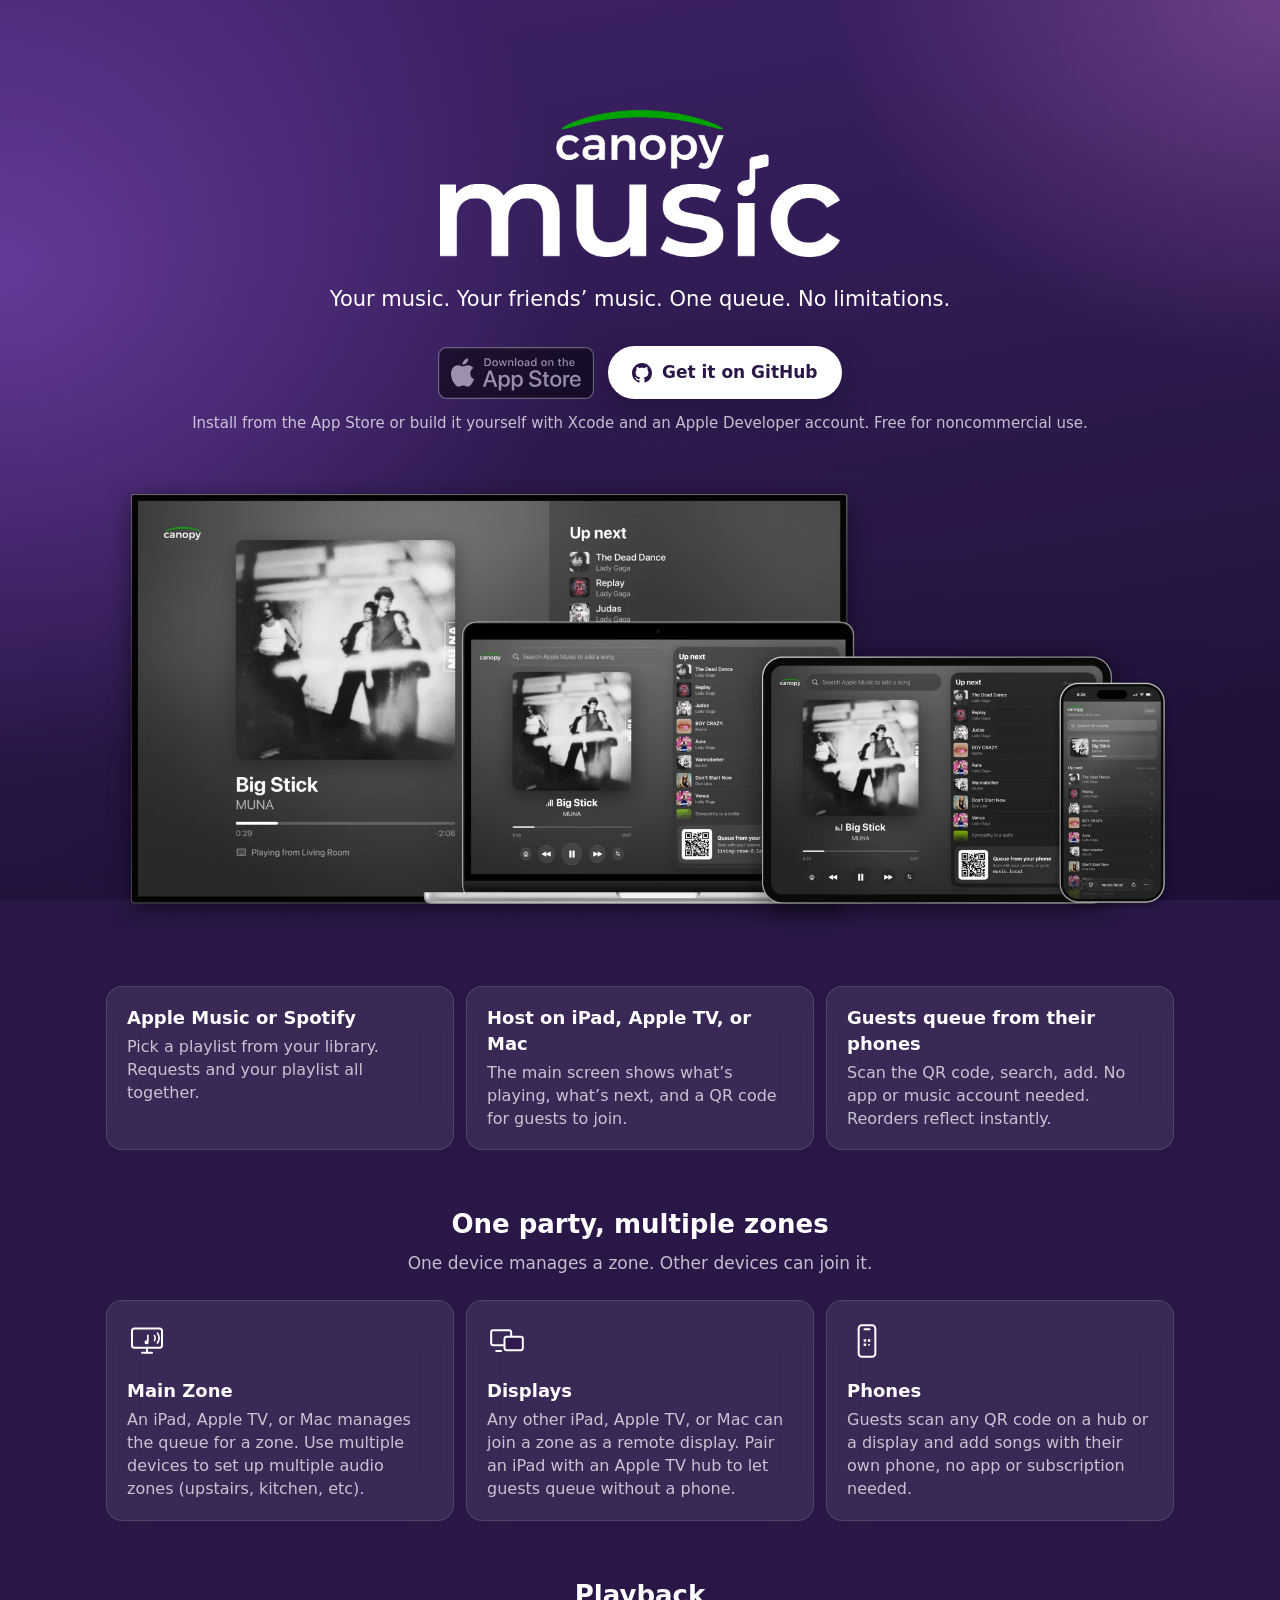
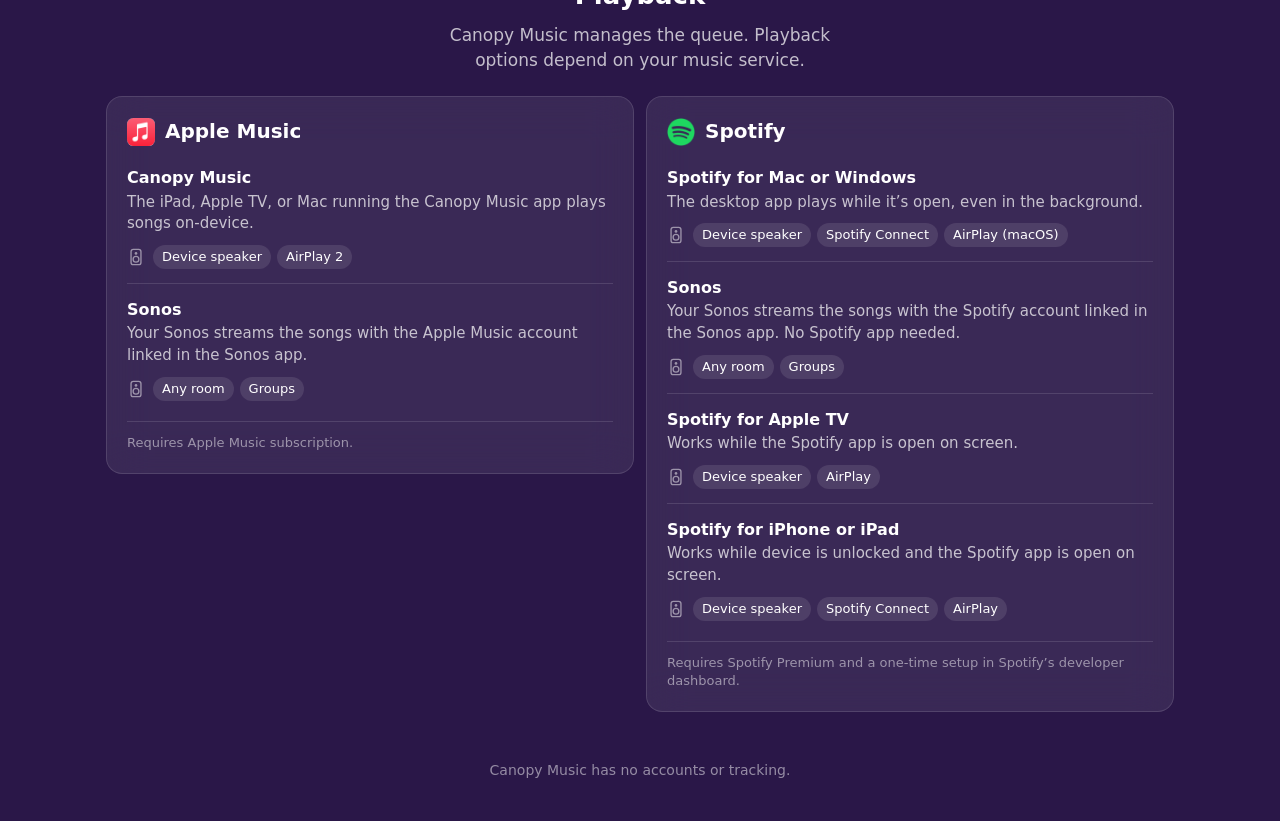
==== index.html @ e17411c6 "Home page: curly apostrophe in the tagline; speaker icon centred on its pills The pills now have a f" ====
<!doctype html>
<html lang="en">
<head>
<meta charset="utf-8">
<meta http-equiv="Content-Security-Policy" content="default-src 'none'; style-src 'self'; img-src 'self'; base-uri 'none'; form-action 'none'">
<meta name="viewport" content="width=device-width, initial-scale=1, viewport-fit=cover">
<title>Canopy Music</title>
<meta name="description" content="Canopy Music is a party jukebox: an iPad, Apple TV, or Mac plays the party, and guests queue songs from their phones. Apple Music or Spotify, on AirPlay, Spotify Connect, or Sonos.">
<meta property="og:title" content="Canopy Music">
<meta property="og:description" content="A party jukebox. Guests queue songs from their phones; an iPad, Apple TV, or Mac plays them.">
<meta name="theme-color" content="#2a1748">
<link rel="icon" type="image/png" href="favicon.png">
<link rel="apple-touch-icon" href="apple-touch-icon.png">
<link rel="stylesheet" href="site.css">
</head>
<body>
<div class="backdrop" aria-hidden="true"></div>
<main class="page">
  <header class="hero">
    <h1><img class="logo" src="logo-music.png" width="1200" height="441" alt="Canopy Music"></h1>
    <p class="lede">Your music. Your friends’ music. One queue. No limitations.</p>
    <div class="ctas">
      <img class="store-badge" src="app-store-badge.svg" width="120" height="40" alt="Download on the App Store">
      <a class="cta" href="https://github.com/narenh/canopy-music">
        <svg viewBox="0 0 16 16" aria-hidden="true"><path fill="currentColor" d="M8 0C3.58 0 0 3.58 0 8c0 3.54 2.29 6.53 5.47 7.59.4.07.55-.17.55-.38 0-.19-.01-.82-.01-1.49-2.01.37-2.53-.49-2.69-.94-.09-.23-.48-.94-.82-1.13-.28-.15-.68-.52-.01-.53.63-.01 1.08.58 1.23.82.72 1.21 1.87.87 2.33.66.07-.52.28-.87.51-1.07-1.78-.2-3.64-.89-3.64-3.95 0-.87.31-1.59.82-2.15-.08-.2-.36-1.02.08-2.12 0 0 .67-.21 2.2.82.64-.18 1.32-.27 2-.27.68 0 1.36.09 2 .27 1.53-1.04 2.2-.82 2.2-.82.44 1.1.16 1.92.08 2.12.51.56.82 1.27.82 2.15 0 3.07-1.87 3.75-3.65 3.95.29.25.54.73.54 1.48 0 1.07-.01 1.93-.01 2.2 0 .21.15.46.55.38A8.013 8.013 0 0016 8c0-4.42-3.58-8-8-8z"/></svg>
        Get it on GitHub
      </a>
    </div>
    <p class="cta-note">Install from the App Store or build it yourself with Xcode and an Apple Developer account. Free for noncommercial use.</p>
  </header>

  <img class="devices" src="devices-1760.webp" srcset="devices-1760.webp 1760w, devices-2400.webp 2400w" sizes="min(1100px, 100vw - 32px)" width="1760" height="763" alt="Canopy Music playing Big Stick by MUNA on an Apple TV, a MacBook, an iPad, and an iPhone, each showing the same Up next list.">

  <ul class="points">
    <li>
      <h2>Apple Music or Spotify</h2>
      <p>Pick a playlist from your library. Requests and your playlist all together.</p>
    </li>
    <li>
      <h2>Host on iPad, Apple&nbsp;TV, or Mac</h2>
      <p>The main screen shows what’s playing, what’s next, and a QR code for guests to join.</p>
    </li>
    <li>
      <h2>Guests queue from their phones</h2>
      <p>Scan the QR code, search, add. No app or music account needed. Reorders reflect instantly.</p>
    </li>
  </ul>

  <section class="where" aria-labelledby="screens-title">
    <h2 id="screens-title">One party, multiple zones</h2>
    <p class="where-lede">One device manages a zone. Other devices can join it.</p>

    <ol class="roles">
      <li class="role">
        <svg class="role-icon" viewBox="0 0 48 48" aria-hidden="true"><rect x="6" y="9" width="36" height="23" rx="3" fill="none" stroke="currentColor" stroke-width="2.4"/><path d="M18 38h12M24 32v6" stroke="currentColor" stroke-width="2.4" stroke-linecap="round"/><path d="M33 17.5a6 6 0 0 1 0 6M36.5 14.5a10.5 10.5 0 0 1 0 12" fill="none" stroke="currentColor" stroke-width="2" stroke-linecap="round"/><path d="M26 16.5v9a2.5 2.5 0 1 1-2-2.4V16.5z" fill="currentColor"/></svg>
        <h3>Main Zone</h3>
        <p>An iPad, Apple&nbsp;TV, or Mac manages the queue for a zone. Use multiple devices to set up multiple audio zones (upstairs, kitchen, etc).</p>
      </li>
      <li class="role">
        <svg class="role-icon" viewBox="0 0 48 48" aria-hidden="true"><rect x="5" y="11" width="24" height="18" rx="2.5" fill="none" stroke="currentColor" stroke-width="2.4"/><rect class="cutout" x="21" y="19" width="22" height="16" rx="2.5" stroke="currentColor" stroke-width="2.4"/><path d="M17 36h-6" stroke="currentColor" stroke-width="2.4" stroke-linecap="round"/></svg>
        <h3>Displays</h3>
        <p>Any other iPad, Apple&nbsp;TV, or Mac can join a zone as a remote display. Pair an iPad with an Apple&nbsp;TV hub to let guests queue without a phone.</p>
      </li>
      <li class="role">
        <svg class="role-icon" viewBox="0 0 48 48" aria-hidden="true"><rect x="14" y="5" width="20" height="38" rx="4" fill="none" stroke="currentColor" stroke-width="2.4"/><path d="M21 10h6" stroke="currentColor" stroke-width="2.4" stroke-linecap="round"/><path d="M20 22h3v3h-3zM25 22h3v3h-3zM20 27h3v3h-3zM25.5 27.5h2v2h-2z" fill="currentColor"/></svg>
        <h3>Phones</h3>
        <p>Guests scan any QR code on a hub or a display and add songs with their own phone, no app or subscription needed.</p>
      </li>
    </ol>
  </section>

  <section class="where" aria-labelledby="where-title">
    <h2 id="where-title">Playback</h2>
    <p class="where-lede">Canopy Music manages the queue. Playback options depend on your music service.</p>

    <div class="services">
      <article class="service">
        <h3><img class="svc-logo am" src="apple-music.png" width="28" height="28" alt="">Apple Music</h3>
        <dl>
          <div class="way">
            <dt>Canopy Music</dt>
            <dd>The iPad, Apple TV, or Mac running the Canopy Music app plays songs on-device.</dd>
            <dd class="outs"><svg class="spk" viewBox="0 0 20 20" aria-hidden="true"><rect x="4.5" y="1.5" width="11" height="17" rx="2.5" fill="none" stroke="currentColor" stroke-width="1.5"/><circle cx="10" cy="6" r="1.5" fill="currentColor"/><circle cx="10" cy="12.5" r="3.2" fill="none" stroke="currentColor" stroke-width="1.5"/></svg><span>Device speaker</span><span>AirPlay 2</span></dd>
          </div>
          <div class="way">
            <dt>Sonos</dt>
            <dd>Your Sonos streams the songs with the Apple Music account linked in the Sonos app.</dd>
            <dd class="outs"><svg class="spk" viewBox="0 0 20 20" aria-hidden="true"><rect x="4.5" y="1.5" width="11" height="17" rx="2.5" fill="none" stroke="currentColor" stroke-width="1.5"/><circle cx="10" cy="6" r="1.5" fill="currentColor"/><circle cx="10" cy="12.5" r="3.2" fill="none" stroke="currentColor" stroke-width="1.5"/></svg><span>Any room</span><span>Groups</span></dd>
          </div>
        </dl>
        <p class="fine">Requires Apple Music subscription.</p>
      </article>

      <article class="service">
        <h3><img class="svc-logo" src="spotify.png" width="28" height="28" alt="">Spotify</h3>
        <dl>
          <div class="way">
            <dt>Spotify for Mac or Windows</dt>
            <dd>The desktop app plays while it’s open, even in the background.</dd>
            <dd class="outs"><svg class="spk" viewBox="0 0 20 20" aria-hidden="true"><rect x="4.5" y="1.5" width="11" height="17" rx="2.5" fill="none" stroke="currentColor" stroke-width="1.5"/><circle cx="10" cy="6" r="1.5" fill="currentColor"/><circle cx="10" cy="12.5" r="3.2" fill="none" stroke="currentColor" stroke-width="1.5"/></svg><span>Device speaker</span><span>Spotify Connect</span><span>AirPlay (macOS)</span></dd>
          </div>
          <div class="way">
            <dt>Sonos</dt>
            <dd>Your Sonos streams the songs with the Spotify account linked in the Sonos app. No Spotify app needed.</dd>
            <dd class="outs"><svg class="spk" viewBox="0 0 20 20" aria-hidden="true"><rect x="4.5" y="1.5" width="11" height="17" rx="2.5" fill="none" stroke="currentColor" stroke-width="1.5"/><circle cx="10" cy="6" r="1.5" fill="currentColor"/><circle cx="10" cy="12.5" r="3.2" fill="none" stroke="currentColor" stroke-width="1.5"/></svg><span>Any room</span><span>Groups</span></dd>
          </div>
          <div class="way">
            <dt>Spotify for Apple&nbsp;TV</dt>
            <dd>Works while the Spotify app is open on screen.</dd>
            <dd class="outs"><svg class="spk" viewBox="0 0 20 20" aria-hidden="true"><rect x="4.5" y="1.5" width="11" height="17" rx="2.5" fill="none" stroke="currentColor" stroke-width="1.5"/><circle cx="10" cy="6" r="1.5" fill="currentColor"/><circle cx="10" cy="12.5" r="3.2" fill="none" stroke="currentColor" stroke-width="1.5"/></svg><span>Device speaker</span><span>AirPlay</span></dd>
          </div>
          <div class="way">
            <dt>Spotify for iPhone or iPad</dt>
            <dd>Works while device is unlocked and the Spotify app is open on screen.</dd>
            <dd class="outs"><svg class="spk" viewBox="0 0 20 20" aria-hidden="true"><rect x="4.5" y="1.5" width="11" height="17" rx="2.5" fill="none" stroke="currentColor" stroke-width="1.5"/><circle cx="10" cy="6" r="1.5" fill="currentColor"/><circle cx="10" cy="12.5" r="3.2" fill="none" stroke="currentColor" stroke-width="1.5"/></svg><span>Device speaker</span><span>Spotify Connect</span><span>AirPlay</span></dd>
          </div>
        </dl>
        <p class="fine">Requires Spotify Premium and a one-time setup in Spotify’s developer dashboard.</p>
      </article>
    </div>
  </section>

  <footer class="foot">
    <p>Canopy Music has no accounts or tracking.</p>
  </footer>
</main>
</body>
</html>
---- site.css ----
:root {
  --text: #fff;
  --text-2: rgba(255, 255, 255, 0.72);
  --text-3: rgba(255, 255, 255, 0.5);
  --surface: rgba(255, 255, 255, 0.08);
  --line: rgba(255, 255, 255, 0.12);
  --backdrop-base: #2a1748;
  color-scheme: dark;
}

* { box-sizing: border-box; }
html, body { margin: 0; min-height: 100%; }
body {
  background: var(--backdrop-base);
  color: var(--text);
  font: 17px/1.45 -apple-system, BlinkMacSystemFont, "SF Pro Text", system-ui, "Segoe UI", Roboto, sans-serif;
  -webkit-font-smoothing: antialiased;
  -webkit-text-size-adjust: 100%;
}
a { color: inherit; }

/* "Dusk": soft overlapping violet fields. Purple sits between Apple Music's red and the greens
   of the logo's arc and Spotify, so all three stand out on it. Lilac down the left, a mauve
   glow at the top right, deep indigo pooling at the bottom. */
.backdrop {
  position: fixed;
  inset: 0;
  z-index: -1;
  background-color: var(--backdrop-base);
  background-image:
    radial-gradient(45% 55% at 0% 30%, rgba(120, 70, 180, 0.7), rgba(120, 70, 180, 0)),
    radial-gradient(35% 40% at 100% 0%, rgba(150, 90, 170, 0.55), rgba(150, 90, 170, 0)),
    radial-gradient(60% 50% at 60% 110%, rgba(30, 14, 60, 1), rgba(30, 14, 60, 0)),
    linear-gradient(170deg, #3d2266, #2a1748 60%, #1b0f33);
}

/* Marketing page */
.page {
  max-width: 1100px;
  margin: 0 auto;
  padding: max(56px, env(safe-area-inset-top)) max(16px, env(safe-area-inset-right)) max(40px, env(safe-area-inset-bottom)) max(16px, env(safe-area-inset-left));
  min-height: 100vh;
  min-height: 100svh;
  display: flex;
  flex-direction: column;
}
.hero { text-align: center; padding: 6vh 0 40px; }
.hero h1 { margin: 0; line-height: 0; }
.logo { width: min(78vw, 400px); height: auto; }
.lede {
  margin: 28px auto 0;
  max-width: 30em;
  font-size: 21px;
  line-height: 1.4;
  color: var(--text);
  text-wrap: balance;
}
/* The App Store badge (Apple's artwork) beside GitHub, at the button's height; dimmed and unlinked until the app is approved. */
.ctas { display: flex; flex-wrap: wrap; justify-content: center; align-items: center; gap: 14px; margin-top: 32px; }
.store-badge { height: 52px; width: auto; display: block; opacity: 0.5; }
.cta {
  display: inline-flex;
  align-items: center;
  gap: 10px;
  padding: 14px 24px;
  border-radius: 999px;
  background: #fff;
  color: #2a1748;
  font-weight: 600;
  text-decoration: none;
  transition: transform 0.15s ease, box-shadow 0.15s ease;
  box-shadow: 0 10px 30px rgba(16, 8, 36, 0.35);
}
.cta:hover { transform: translateY(-1px); box-shadow: 0 14px 34px rgba(16, 8, 36, 0.45); }
.cta:focus-visible { outline: 3px solid rgba(255, 255, 255, 0.6); outline-offset: 3px; }
.cta svg { width: 20px; height: 20px; flex: none; }
.cta-note { margin: 14px 0 0; font-size: 15px; color: var(--text-2); }

/* The devices: the page is as wide as this image. */
.devices { display: block; width: 100%; height: auto; margin: 0 0 48px; }

.points {
  list-style: none;
  margin: 0;
  padding: 0;
  display: grid;
  gap: 12px;
}
.points li {
  padding: 18px 20px;
  border-radius: 16px;
  background: var(--surface);
  border: 1px solid var(--line);
  -webkit-backdrop-filter: blur(20px);
  backdrop-filter: blur(20px);
}
.points h2 { margin: 0 0 4px; font-size: 18px; font-weight: 600; }
.points p { margin: 0; color: var(--text-2); font-size: 16px; }
@media (min-width: 720px) {
  .points { grid-template-columns: repeat(3, 1fr); }
}

/* One party, every room: the hub, displays and phones */
.roles { list-style: none; margin: 0; padding: 0; display: grid; gap: 12px; }
.role {
  padding: 20px;
  border-radius: 16px;
  background: var(--surface);
  border: 1px solid var(--line);
  -webkit-backdrop-filter: blur(20px);
  backdrop-filter: blur(20px);
}
.role-icon { width: 40px; height: 40px; color: var(--text); }
.role-icon .cutout { fill: #31194f; }
.role h3 { margin: 10px 0 4px; font-size: 18px; font-weight: 600; }
.role p { margin: 0; color: var(--text-2); font-size: 16px; }
@media (min-width: 720px) {
  .roles { grid-template-columns: repeat(3, 1fr); }
}

/* Where the music plays */
.where { margin-top: 56px; }
.where > h2 { margin: 0; font-size: 26px; font-weight: 700; text-align: center; }
.where-lede { margin: 8px auto 24px; max-width: 30em; text-align: center; color: var(--text-2); text-wrap: balance; }
.services { display: grid; gap: 12px; }
.service {
  padding: 20px;
  border-radius: 16px;
  background: var(--surface);
  border: 1px solid var(--line);
  -webkit-backdrop-filter: blur(20px);
  backdrop-filter: blur(20px);
}
.service h3 { margin: 0 0 6px; font-size: 20px; font-weight: 700; display: flex; align-items: center; gap: 10px; }
.svc-logo { width: 28px; height: 28px; flex: none; }
/* The Apple Music image is the square app icon; round it as iOS does. */
.svc-logo.am { border-radius: 22.5%; }
.service dl { margin: 0; }
.way { padding: 14px 0; border-top: 1px solid var(--line); }
.way:first-child { border-top: 0; }
.way dt { font-weight: 600; font-size: 16px; }
.way dd { margin: 2px 0 0; color: var(--text-2); font-size: 15px; }
/* The speaker icon hangs in the left margin, so pills that wrap line up under the first one. */
.way .outs { position: relative; display: flex; flex-wrap: wrap; align-items: center; gap: 6px; margin-top: 10px; padding-left: 26px; }
.spk { position: absolute; left: 0; top: 3px; width: 18px; height: 18px; color: var(--text-3); }
.outs span {
  padding: 3px 9px;
  line-height: 18px;
  border-radius: 999px;
  background: rgba(255, 255, 255, 0.1);
  color: var(--text);
  font-size: 13px;
  font-weight: 500;
}
.fine { margin: 6px 0 0; padding-top: 12px; border-top: 1px solid var(--line); font-size: 13px; color: var(--text-3); }
.outs span { white-space: nowrap; }
@media (max-width: 400px) {
  .way .outs { gap: 5px; }
  .outs span { padding: 3px 8px; font-size: 12px; }
}
/* Two columns once each row of output pills fits on one line (narrower windows stack them). */
@media (min-width: 920px) {
  .services { grid-template-columns: 1fr 1fr; align-items: start; }
}

.foot { margin-top: auto; padding-top: 48px; text-align: center; font-size: 14px; color: var(--text-3); }
.foot p { margin: 0; }

/* Spotify relay page */
.relay {
  min-height: 100vh;
  min-height: 100svh;
  display: flex;
  flex-direction: column;
  align-items: center;
  justify-content: center;
  gap: 28px;
  padding: 24px 16px;
  text-align: center;
}
.relay .logo { width: min(62vw, 280px); }
.relay p { margin: 0; max-width: 24em; font-size: 17px; font-weight: 600; color: rgba(255, 255, 255, 0.88); }

@media (prefers-reduced-motion: reduce) {
  .cta { transition: none; }
  .cta:hover { transform: none; }
}
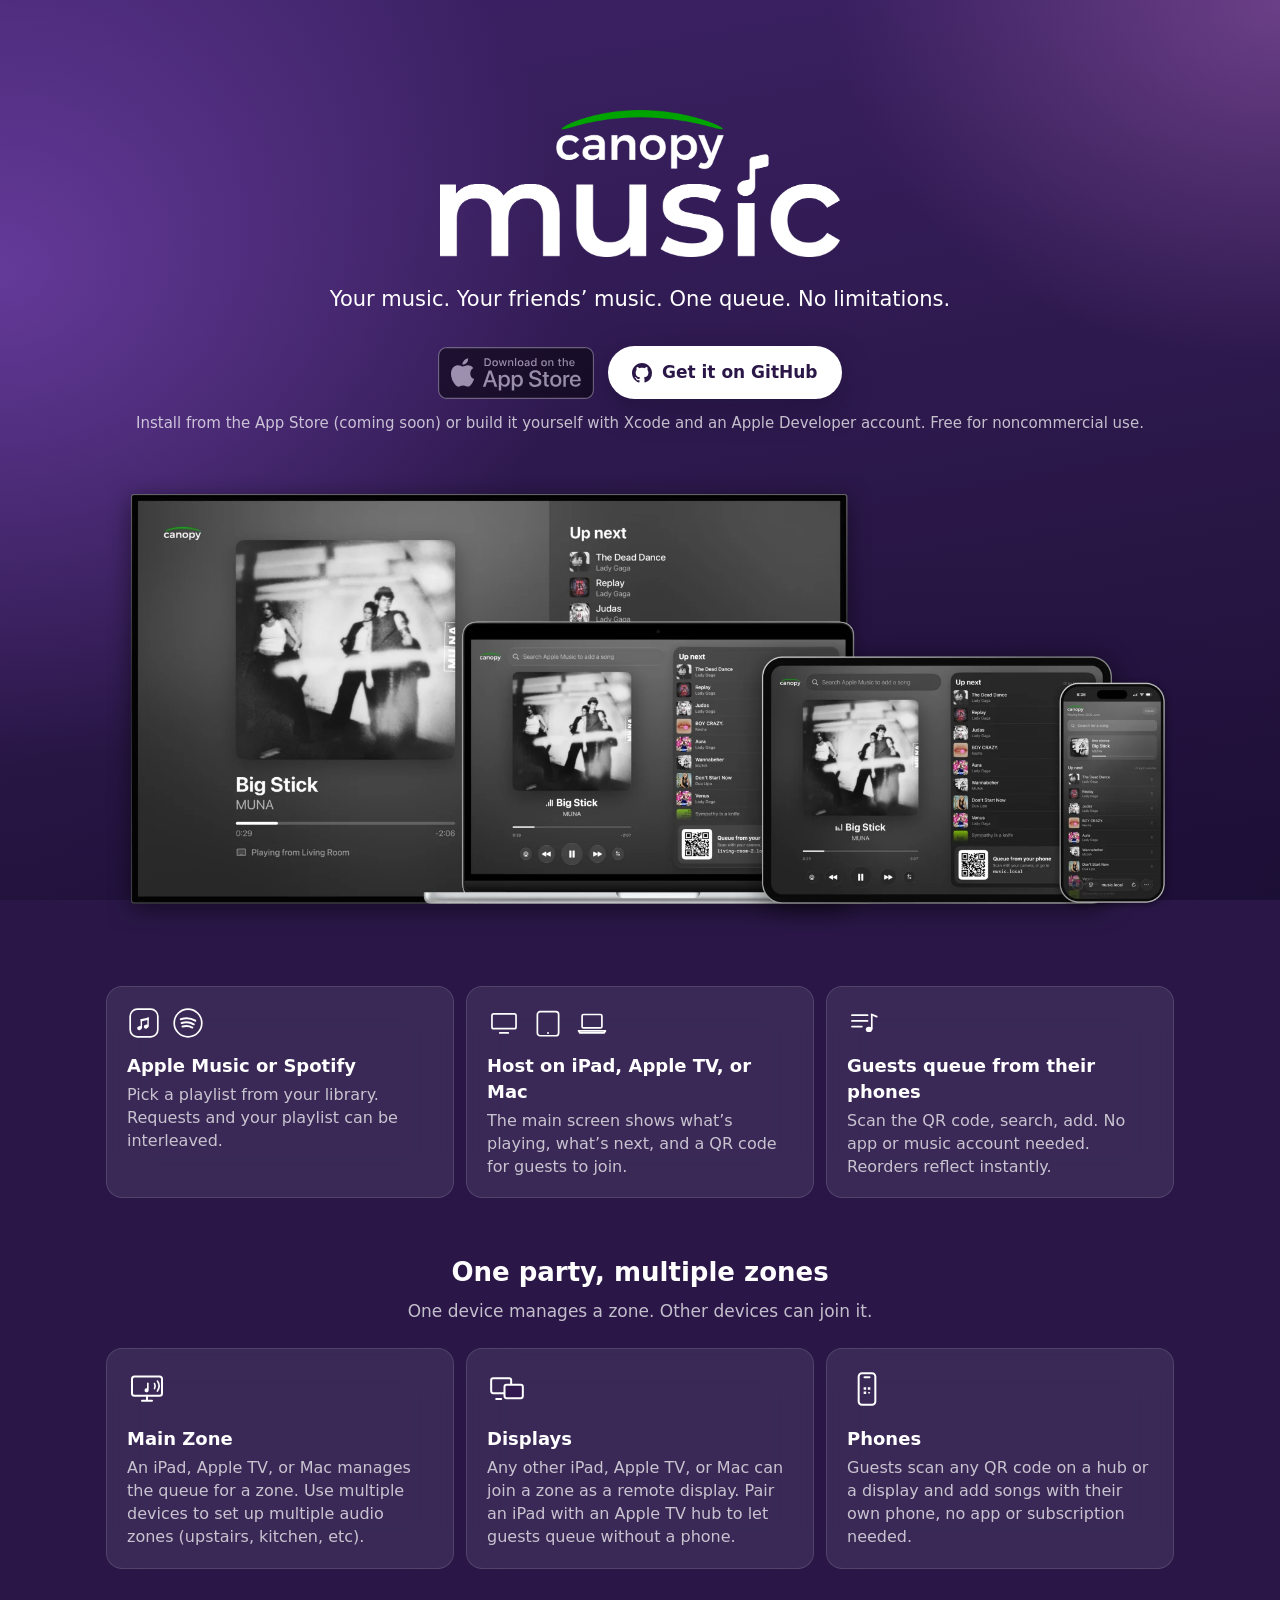
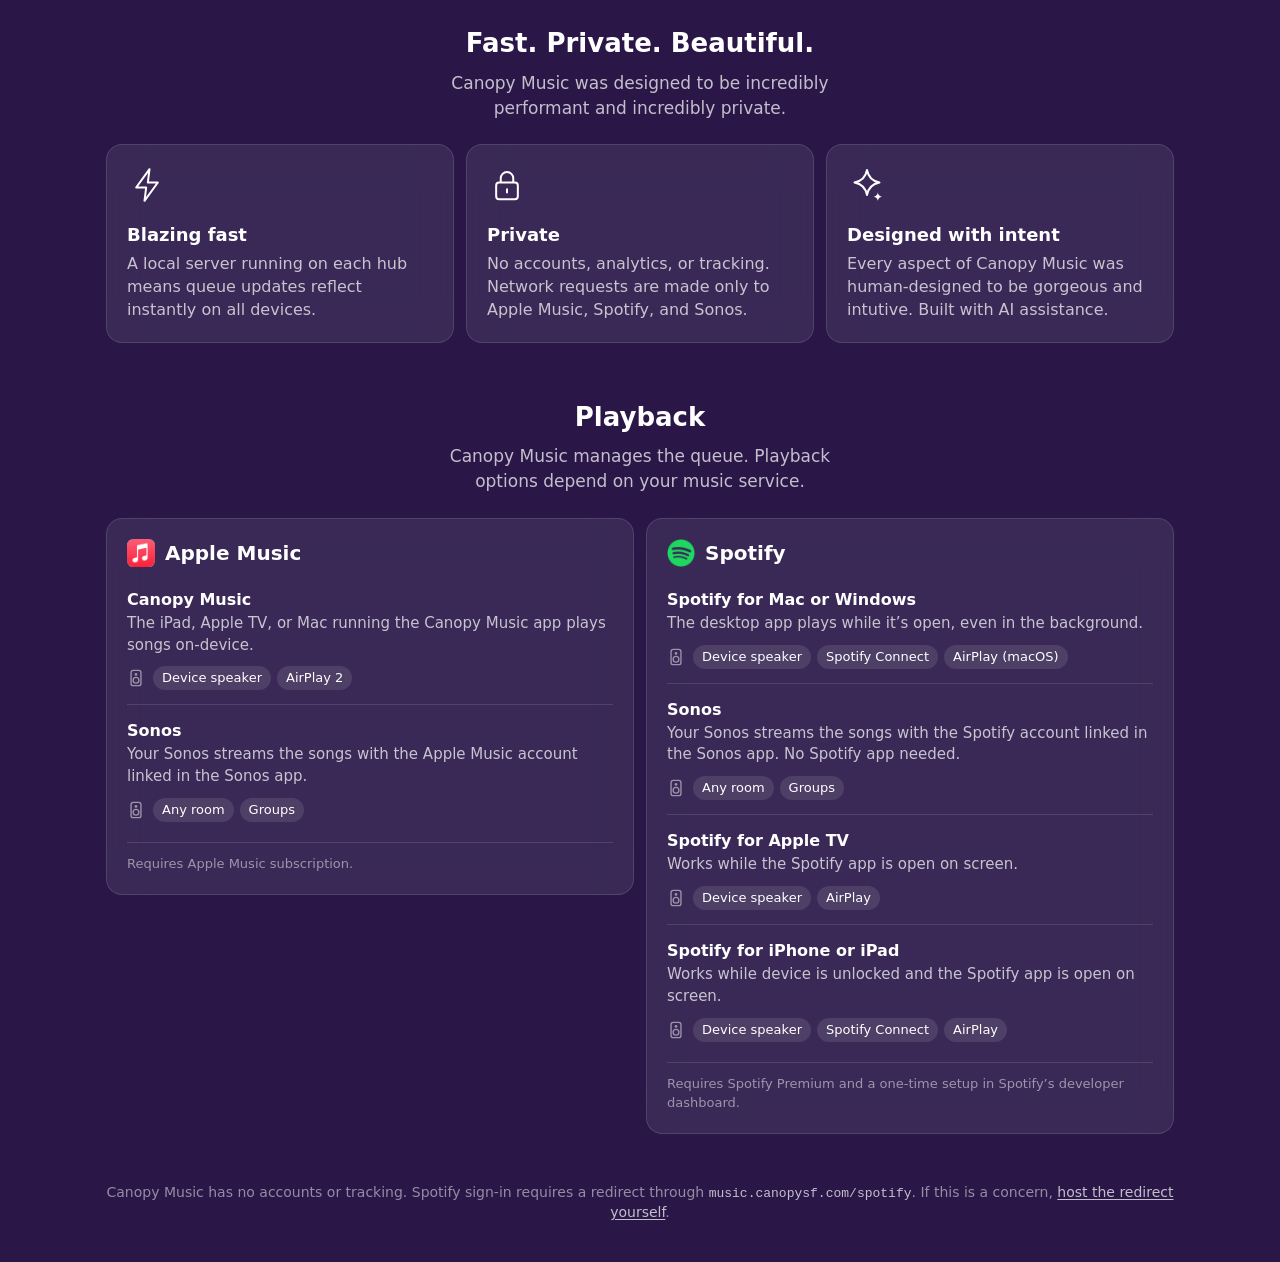
==== commit e534cb2a: "Home page: Fast. Private. Beautiful. section, card glyphs, and a self-hosting link The new section s" ====
--- a/index.html
+++ b/index.html
@@ -26,21 +26,24 @@
         Get it on GitHub
       </a>
     </div>
-    <p class="cta-note">Install from the App Store or build it yourself with Xcode and an Apple Developer account. Free for noncommercial use.</p>
+    <p class="cta-note">Install from the App Store (coming soon) or build it yourself with Xcode and an Apple Developer account. Free for noncommercial use.</p>
   </header>
 
   <img class="devices" src="devices-1760.webp" srcset="devices-1760.webp 1760w, devices-2400.webp 2400w" sizes="min(1100px, 100vw - 32px)" width="1760" height="763" alt="Canopy Music playing Big Stick by MUNA on an Apple TV, a MacBook, an iPad, and an iPhone, each showing the same Up next list.">
 
   <ul class="points">
     <li>
+      <div class="glyphs" aria-hidden="true"><svg viewBox="0 0 48 48"><rect x="4.5" y="4.5" width="39" height="39" rx="10" fill="none" stroke="currentColor" stroke-width="2.4"/><g transform="translate(24 24) scale(0.56) translate(-25 -23.5)"><path d="M16.5 14 37 9.5v5.6l-20.5 4.5z" fill="currentColor"/><rect x="16.5" y="14" width="3.6" height="22" fill="currentColor"/><rect x="33.4" y="9.5" width="3.6" height="23.4" fill="currentColor"/><ellipse cx="13.6" cy="36.4" rx="6" ry="4.8" transform="rotate(-18 13.6 36.4)" fill="currentColor"/><ellipse cx="30.4" cy="32.6" rx="6" ry="4.8" transform="rotate(-18 30.4 32.6)" fill="currentColor"/></g></svg><svg viewBox="0 0 48 48"><circle cx="24" cy="24" r="19.5" fill="none" stroke="currentColor" stroke-width="2.4"/><g transform="translate(24 24) scale(0.62) translate(-23.5 -25)"><path d="M7 16.5c10.8-3.2 23.6-2.3 33 3.3M9 25c9.2-2.6 20-1.7 27.6 2.9M11 33c7.4-2 16-1.3 22.3 2.3" fill="none" stroke="currentColor" stroke-width="4.6" stroke-linecap="round"/></g></svg></div>
       <h2>Apple Music or Spotify</h2>
-      <p>Pick a playlist from your library. Requests and your playlist all together.</p>
+      <p>Pick a playlist from your library. Requests and your playlist can be interleaved.</p>
     </li>
     <li>
+      <div class="glyphs" aria-hidden="true"><svg viewBox="0 0 48 48"><rect x="7" y="11" width="34" height="21" rx="2.5" fill="none" stroke="currentColor" stroke-width="2.4"/><path d="M18 38h12" stroke="currentColor" stroke-width="2.4" stroke-linecap="round"/></svg><svg viewBox="0 0 48 48"><rect x="9" y="8" width="30" height="34" rx="4" fill="none" stroke="currentColor" stroke-width="2.4"/><circle cx="24" cy="38" r="1.4" fill="currentColor"/></svg><svg viewBox="0 0 48 48"><rect x="10" y="12" width="28" height="19" rx="2" fill="none" stroke="currentColor" stroke-width="2.4"/><path d="M5 35h38l-2 3H7z" fill="none" stroke="currentColor" stroke-width="2.4" stroke-linejoin="round"/></svg></div>
       <h2>Host on iPad, Apple&nbsp;TV, or Mac</h2>
       <p>The main screen shows what’s playing, what’s next, and a QR code for guests to join.</p>
     </li>
     <li>
+      <div class="glyphs" aria-hidden="true"><svg viewBox="0 0 48 48"><path d="M7 13h22M7 21h22M7 29h14" stroke="currentColor" stroke-width="2.4" stroke-linecap="round"/><path d="M35 12v20.5" stroke="currentColor" stroke-width="2.4" stroke-linecap="round"/><path d="M35 12l7 3" stroke="currentColor" stroke-width="2.4" stroke-linecap="round"/><ellipse cx="31" cy="33" rx="4.5" ry="3.6" fill="currentColor"/></svg></div>
       <h2>Guests queue from their phones</h2>
       <p>Scan the QR code, search, add. No app or music account needed. Reorders reflect instantly.</p>
     </li>
@@ -65,6 +68,29 @@
         <svg class="role-icon" viewBox="0 0 48 48" aria-hidden="true"><rect x="14" y="5" width="20" height="38" rx="4" fill="none" stroke="currentColor" stroke-width="2.4"/><path d="M21 10h6" stroke="currentColor" stroke-width="2.4" stroke-linecap="round"/><path d="M20 22h3v3h-3zM25 22h3v3h-3zM20 27h3v3h-3zM25.5 27.5h2v2h-2z" fill="currentColor"/></svg>
         <h3>Phones</h3>
         <p>Guests scan any QR code on a hub or a display and add songs with their own phone, no app or subscription needed.</p>
+      </li>
+    </ol>
+  </section>
+
+  <section class="where" aria-labelledby="values-title">
+    <h2 id="values-title">Fast. Private. Beautiful.</h2>
+    <p class="where-lede">Canopy Music was designed to be incredibly performant and incredibly private.</p>
+
+    <ol class="roles">
+          <li class="role">
+        <svg class="role-icon" viewBox="0 0 48 48" aria-hidden="true"><path d="M27 5 11 27h12l-2 16 16-22H25z" fill="none" stroke="currentColor" stroke-width="2.4" stroke-linejoin="round"/></svg>
+        <h3>Blazing fast</h3>
+        <p>A local server running on each hub means queue updates reflect instantly on all devices.</p>
+      </li>
+      <li class="role">
+        <svg class="role-icon" viewBox="0 0 48 48" aria-hidden="true"><rect x="11" y="21" width="26" height="20" rx="3.5" fill="none" stroke="currentColor" stroke-width="2.4"/><path d="M16.5 21v-5a7.5 7.5 0 0 1 15 0v5" fill="none" stroke="currentColor" stroke-width="2.4"/><path d="M24 29v4" stroke="currentColor" stroke-width="2.4" stroke-linecap="round"/></svg>
+        <h3>Private</h3>
+        <p>No accounts, analytics, or tracking. Network requests are made only to Apple Music, Spotify, and Sonos.</p>
+      </li>
+      <li class="role">
+        <svg class="role-icon" viewBox="0 0 48 48" aria-hidden="true"><path d="M24 6c1.6 8.6 6.4 13.4 15 15-8.6 1.6-13.4 6.4-15 15-1.6-8.6-6.4-13.4-15-15 8.6-1.6 13.4-6.4 15-15z" fill="none" stroke="currentColor" stroke-width="2.4" stroke-linejoin="round"/><path d="M37 33c.6 3 2 4.4 5 5-3 .6-4.4 2-5 5-.6-3-2-4.4-5-5 3-.6 4.4-2 5-5z" fill="currentColor"/></svg>
+        <h3>Designed with intent</h3>
+        <p>Every aspect of Canopy Music was human-designed to be gorgeous and intutive. Built with AI assistance.</p>
       </li>
     </ol>
   </section>
@@ -121,7 +147,7 @@
   </section>
 
   <footer class="foot">
-    <p>Canopy Music has no accounts or tracking.</p>
+    <p>Canopy Music has no accounts or tracking. Spotify sign-in requires a redirect through <code>music.canopysf.com/spotify</code>. If this is a concern, <a href="https://github.com/narenh/canopy-music-relay">host the redirect yourself</a>.</p>
   </footer>
 </main>
 </body>
--- a/site.css
+++ b/site.css
@@ -165,6 +165,8 @@
 
 .foot { margin-top: auto; padding-top: 48px; text-align: center; font-size: 14px; color: var(--text-3); }
 .foot p { margin: 0; }
+.foot code { font: 13px ui-monospace, SFMono-Regular, Menlo, monospace; color: var(--text-2); }
+.foot a { color: var(--text-2); text-underline-offset: 2px; }
 
 /* Spotify relay page */
 .relay {
@@ -185,3 +187,8 @@
   .cta { transition: none; }
   .cta:hover { transform: none; }
 }
+
+/* The top cards' glyphs: the two services, the three hubs, a playlist. */
+.glyphs { display: flex; gap: 10px; align-items: center; height: 36px; margin-bottom: 12px; color: var(--text); }
+.glyphs svg { width: 34px; height: 34px; flex: none; }
+.glyphs .svc-logo { width: 32px; height: 32px; }
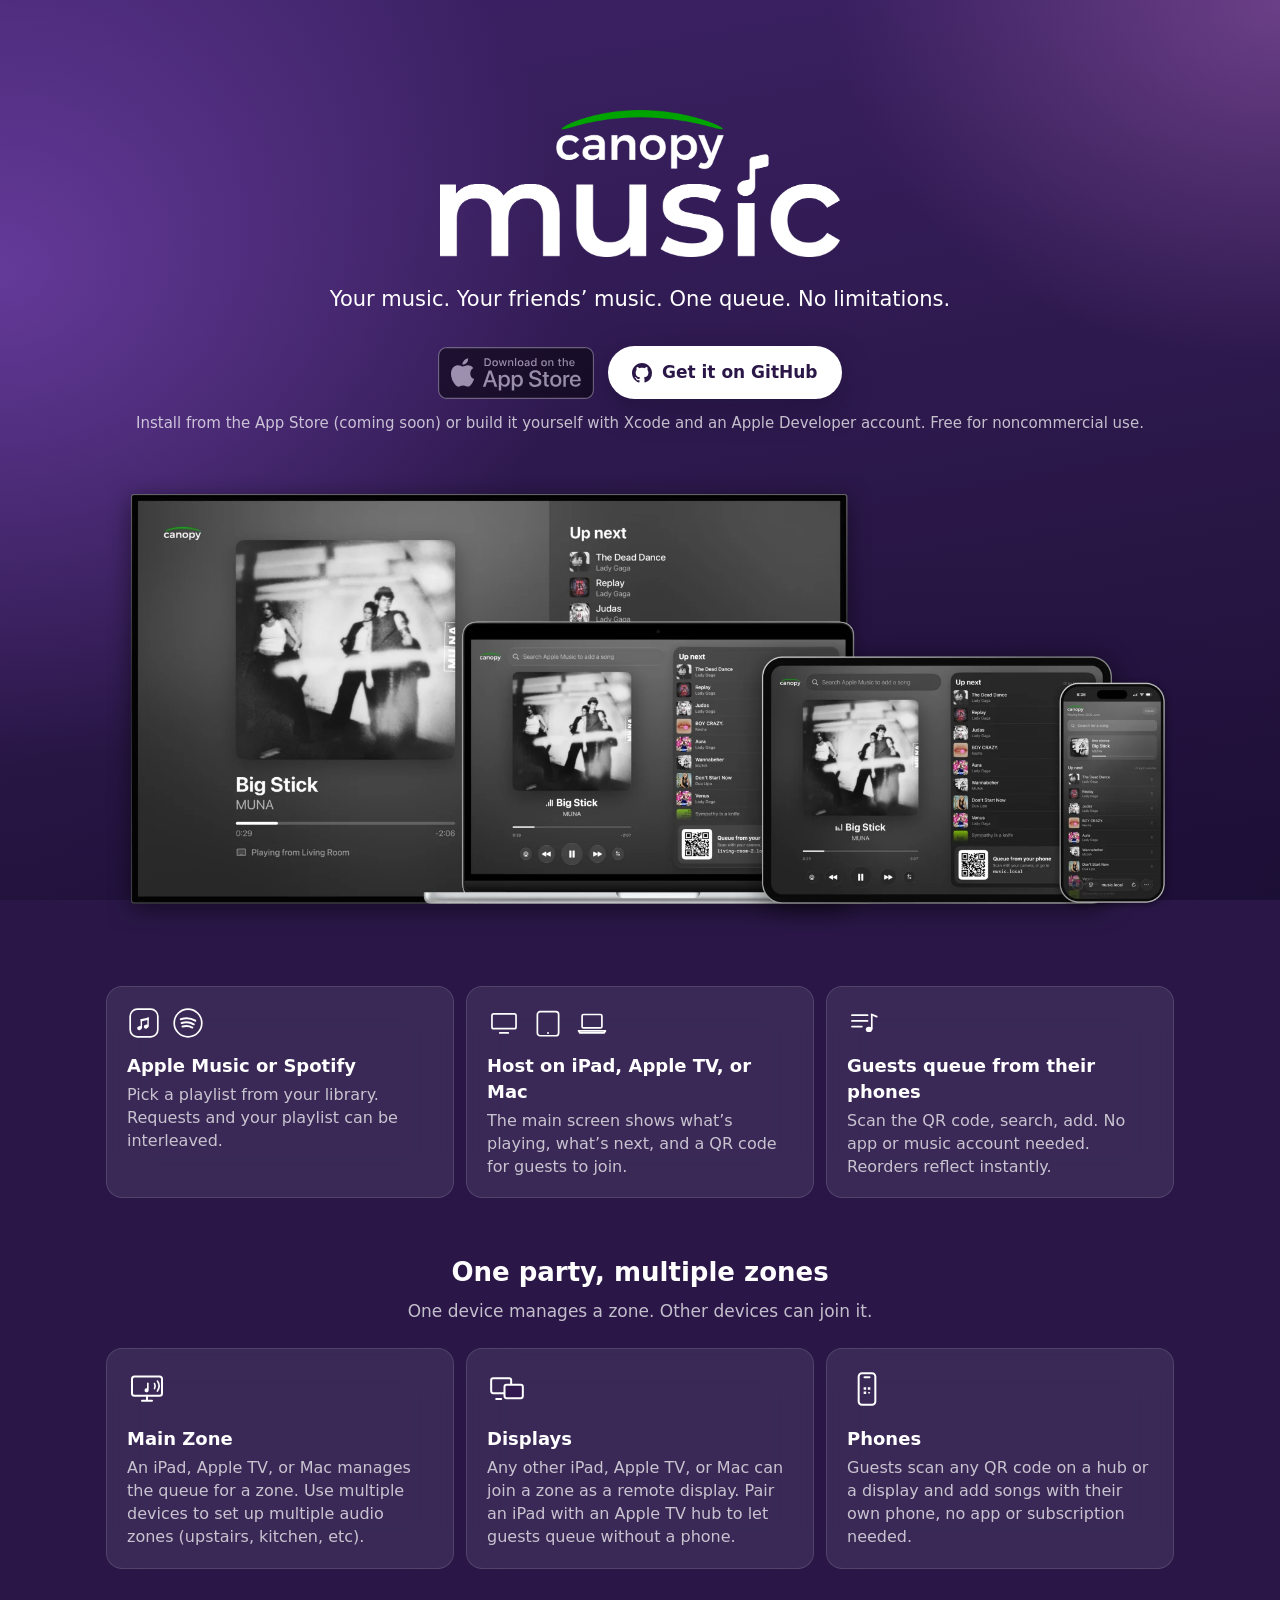
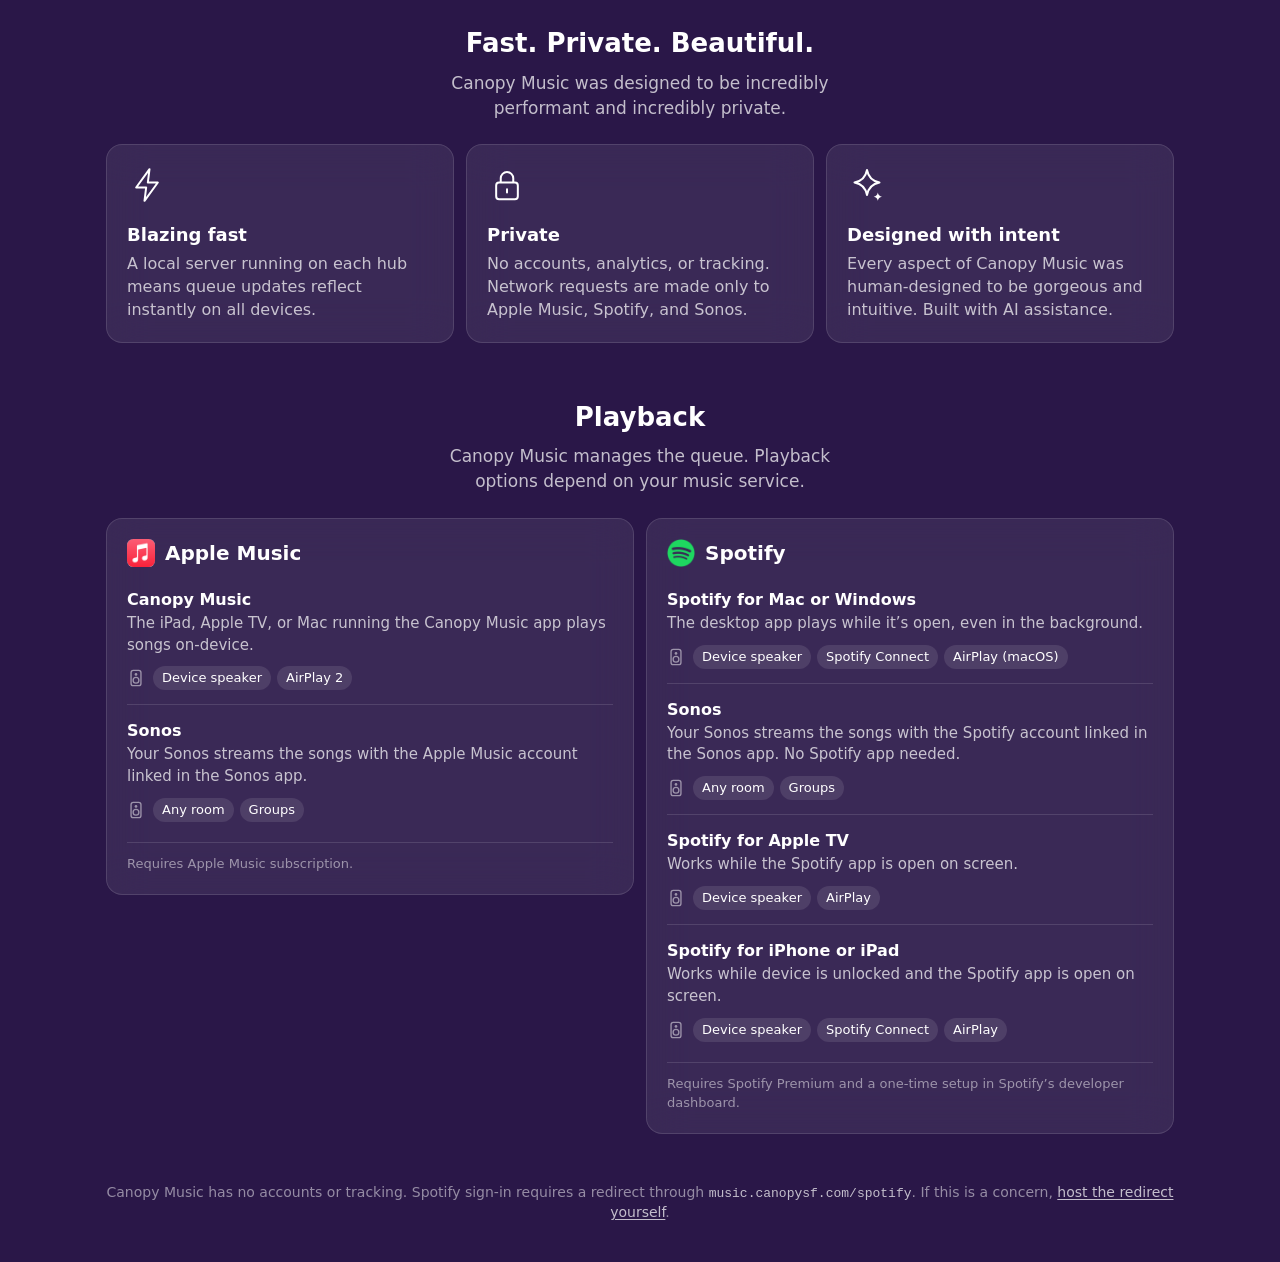
==== commit f4380e8e: "Home page: fix a typo (intuitive) Co-Authored-By: Claude Opus 5.5 <noreply@anthropic.com>" ====
--- a/index.html
+++ b/index.html
@@ -90,7 +90,7 @@
       <li class="role">
         <svg class="role-icon" viewBox="0 0 48 48" aria-hidden="true"><path d="M24 6c1.6 8.6 6.4 13.4 15 15-8.6 1.6-13.4 6.4-15 15-1.6-8.6-6.4-13.4-15-15 8.6-1.6 13.4-6.4 15-15z" fill="none" stroke="currentColor" stroke-width="2.4" stroke-linejoin="round"/><path d="M37 33c.6 3 2 4.4 5 5-3 .6-4.4 2-5 5-.6-3-2-4.4-5-5 3-.6 4.4-2 5-5z" fill="currentColor"/></svg>
         <h3>Designed with intent</h3>
-        <p>Every aspect of Canopy Music was human-designed to be gorgeous and intutive. Built with AI assistance.</p>
+        <p>Every aspect of Canopy Music was human-designed to be gorgeous and intuitive. Built with AI assistance.</p>
       </li>
     </ol>
   </section>
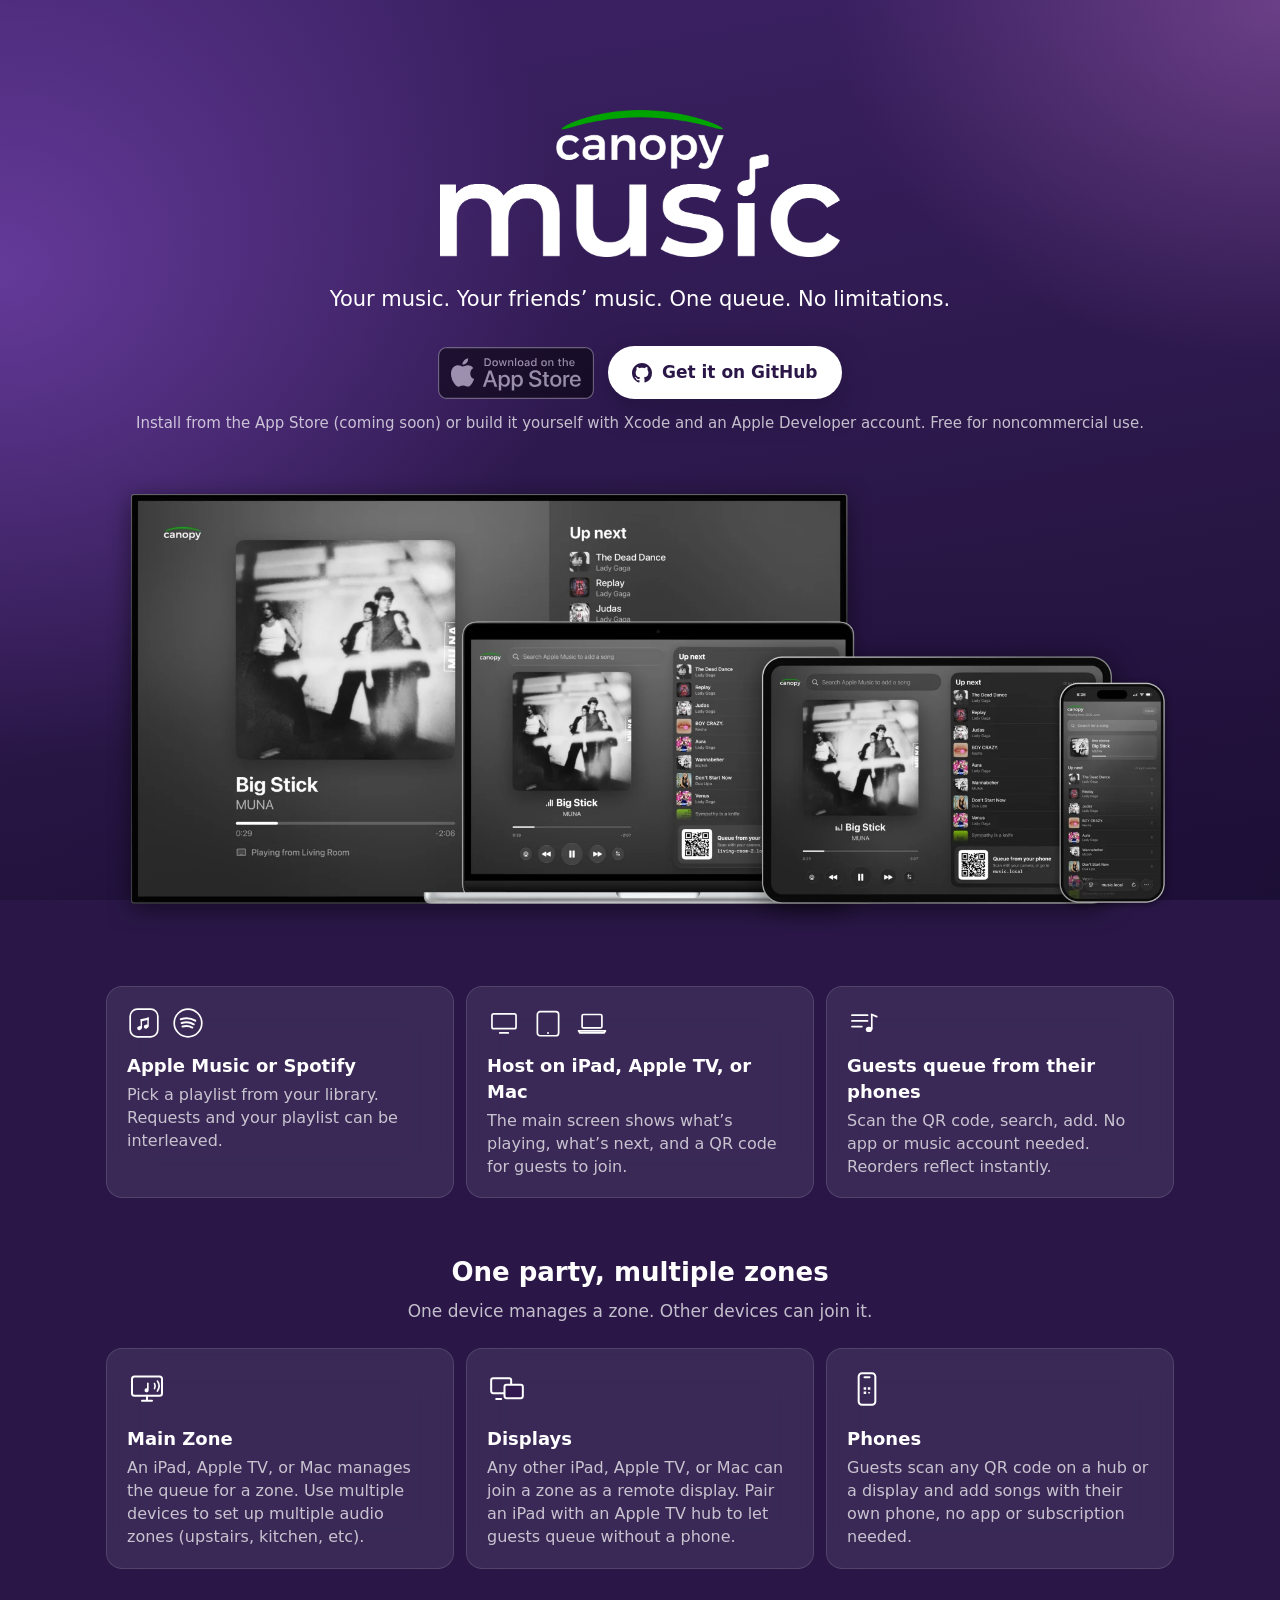
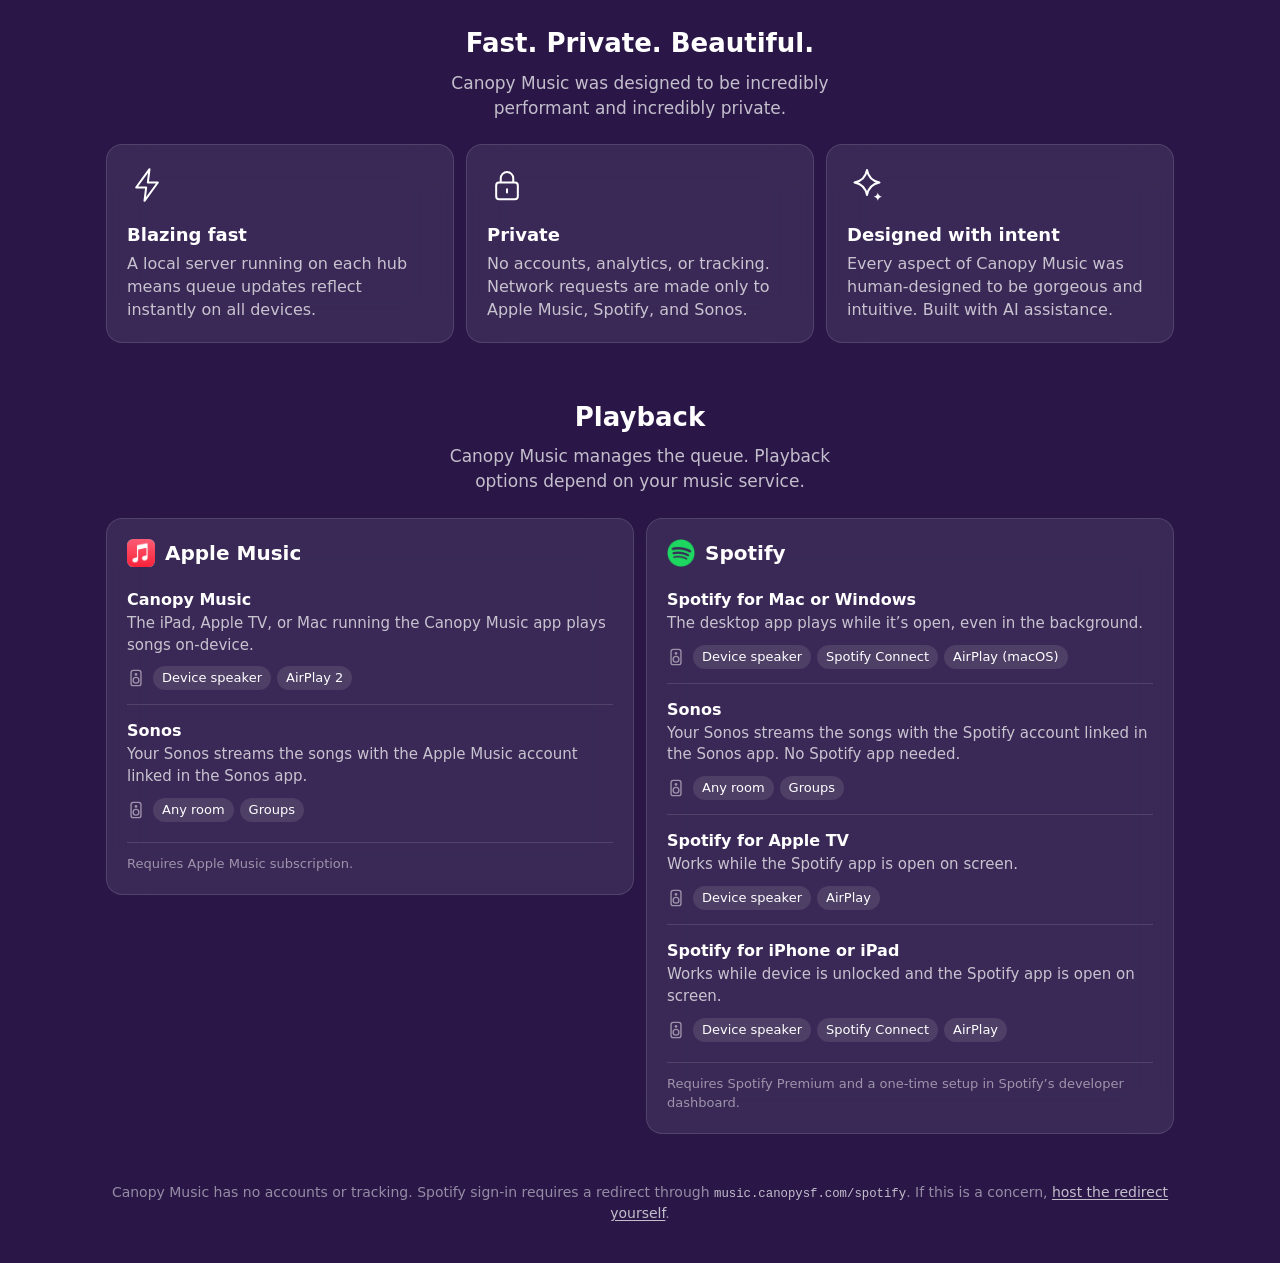
==== commit a46c3d5c: "Home page: the footer's relay address as a smaller monospace span Co-Authored-By: Claude Opus 5.5 <n" ====
--- a/index.html
+++ b/index.html
@@ -147,7 +147,7 @@
   </section>
 
   <footer class="foot">
-    <p>Canopy Music has no accounts or tracking. Spotify sign-in requires a redirect through <code>music.canopysf.com/spotify</code>. If this is a concern, <a href="https://github.com/narenh/canopy-music-relay">host the redirect yourself</a>.</p>
+    <p>Canopy Music has no accounts or tracking. Spotify sign-in requires a redirect through <span class="mono">music.canopysf.com/spotify</span>. If this is a concern, <a href="https://github.com/narenh/canopy-music-relay">host the redirect yourself</a>.</p>
   </footer>
 </main>
 </body>
--- a/site.css
+++ b/site.css
@@ -165,7 +165,8 @@
 
 .foot { margin-top: auto; padding-top: 48px; text-align: center; font-size: 14px; color: var(--text-3); }
 .foot p { margin: 0; }
-.foot code { font: 13px ui-monospace, SFMono-Regular, Menlo, monospace; color: var(--text-2); }
+/* Monospace runs a little large next to the system font at the same size, so it's set smaller to match. */
+.foot .mono { font-family: ui-monospace, SFMono-Regular, Menlo, monospace; font-size: 0.88em; color: var(--text-2); }
 .foot a { color: var(--text-2); text-underline-offset: 2px; }
 
 /* Spotify relay page */
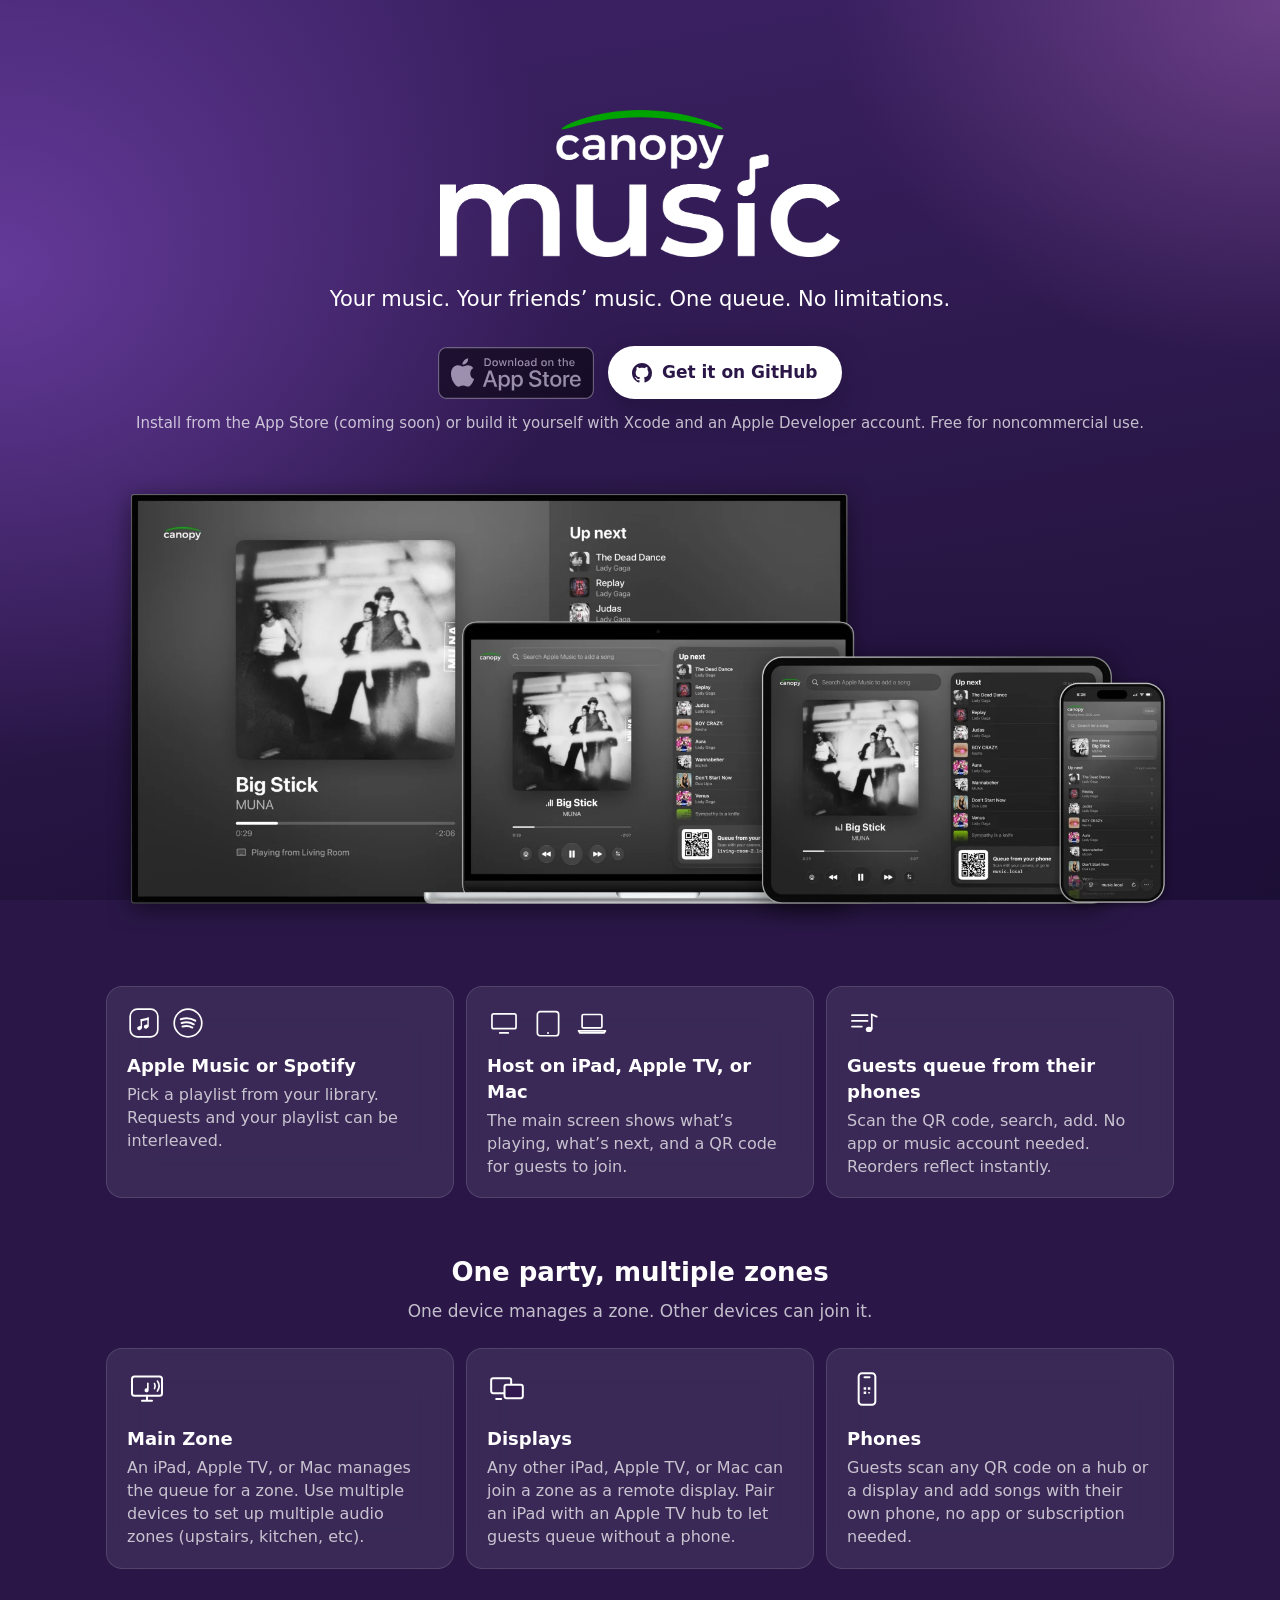
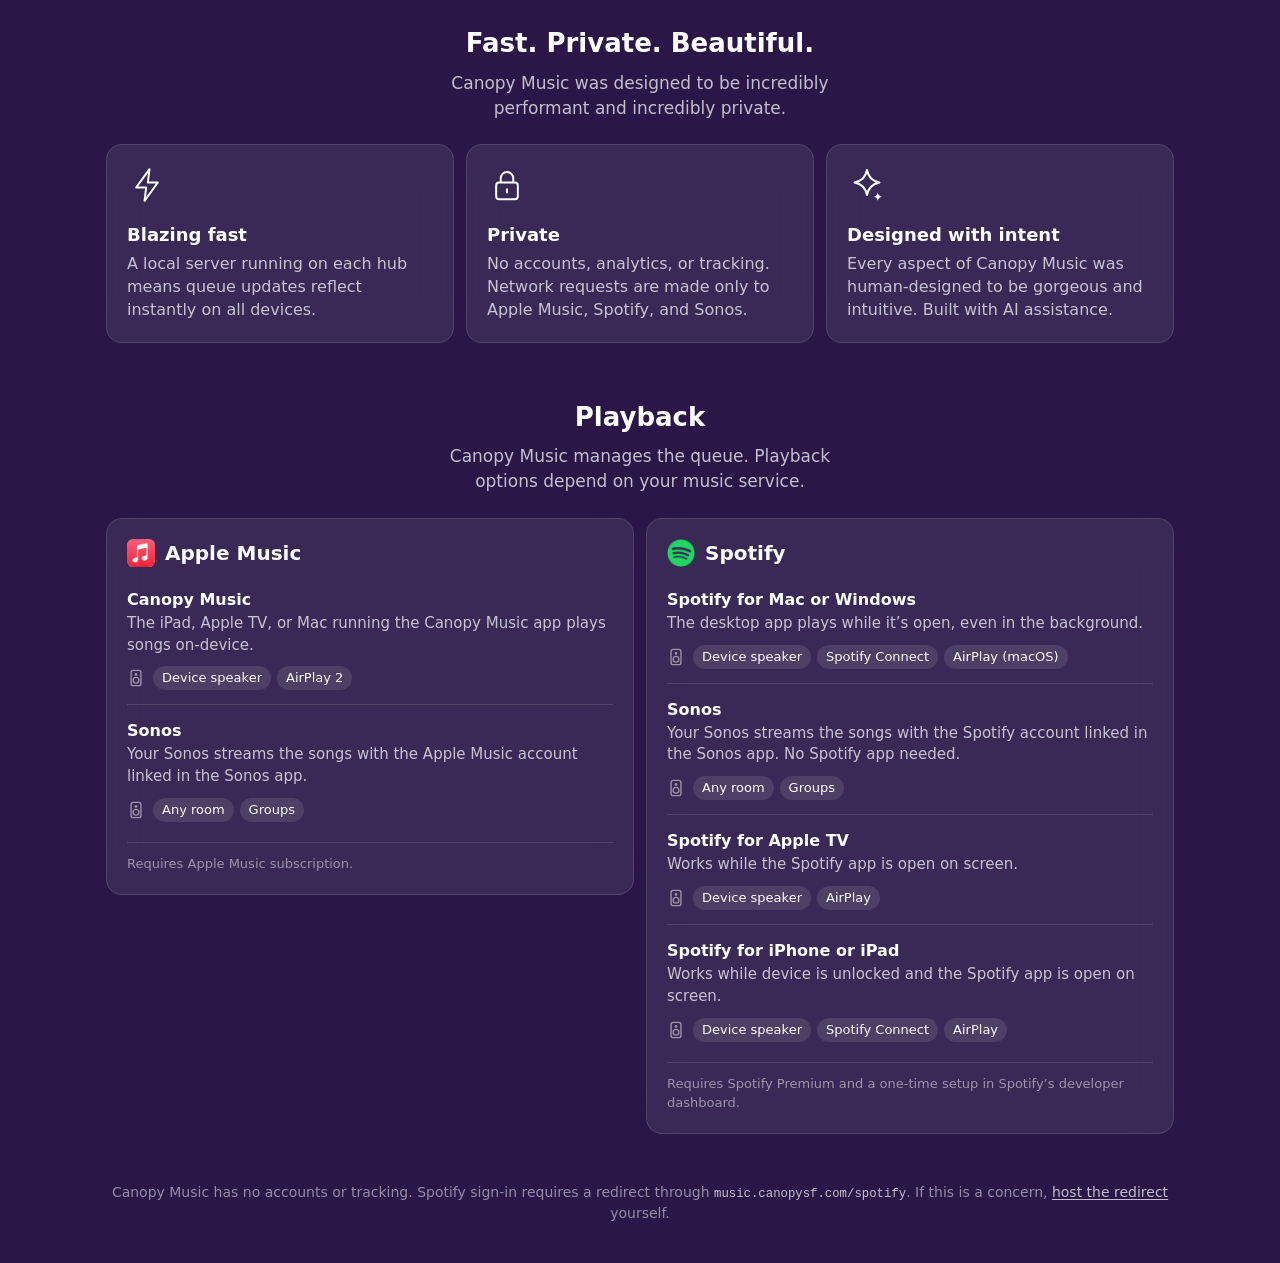
==== commit 64a75588: "Link previews: Open Graph and Twitter card tags with a share image og.jpg is the devices-and-icon sh" ====
--- a/index.html
+++ b/index.html
@@ -6,8 +6,21 @@
 <meta name="viewport" content="width=device-width, initial-scale=1, viewport-fit=cover">
 <title>Canopy Music</title>
 <meta name="description" content="Canopy Music is a party jukebox: an iPad, Apple TV, or Mac plays the party, and guests queue songs from their phones. Apple Music or Spotify, on AirPlay, Spotify Connect, or Sonos.">
+<meta property="og:type" content="website">
+<meta property="og:site_name" content="Canopy Music">
+<meta property="og:url" content="https://music.canopysf.com/">
 <meta property="og:title" content="Canopy Music">
 <meta property="og:description" content="A party jukebox. Guests queue songs from their phones; an iPad, Apple TV, or Mac plays them.">
+<meta property="og:image" content="https://music.canopysf.com/og.jpg">
+<meta property="og:image:type" content="image/jpeg">
+<meta property="og:image:width" content="1200">
+<meta property="og:image:height" content="1117">
+<meta property="og:image:alt" content="Canopy Music on an Apple TV, a MacBook, an iPad, and an iPhone, all playing Big Stick by MUNA, with the app icon.">
+<meta name="twitter:card" content="summary_large_image">
+<meta name="twitter:title" content="Canopy Music">
+<meta name="twitter:description" content="A party jukebox. Guests queue songs from their phones; an iPad, Apple TV, or Mac plays them.">
+<meta name="twitter:image" content="https://music.canopysf.com/og.jpg">
+<meta name="twitter:image:alt" content="Canopy Music on an Apple TV, a MacBook, an iPad, and an iPhone, all playing Big Stick by MUNA, with the app icon.">
 <meta name="theme-color" content="#2a1748">
 <link rel="icon" type="image/png" href="favicon.png">
 <link rel="apple-touch-icon" href="apple-touch-icon.png">
@@ -147,7 +160,7 @@
   </section>
 
   <footer class="foot">
-    <p>Canopy Music has no accounts or tracking. Spotify sign-in requires a redirect through <span class="mono">music.canopysf.com/spotify</span>. If this is a concern, <a href="https://github.com/narenh/canopy-music-relay">host the redirect yourself</a>.</p>
+    <p>Canopy Music has no accounts or tracking. Spotify sign&#8209;in requires a redirect through <span class="mono">music.canopysf.com/spotify</span>. If this is a concern, <a href="https://github.com/narenh/canopy-music-relay">host the redirect</a> yourself.</p>
   </footer>
 </main>
 </body>
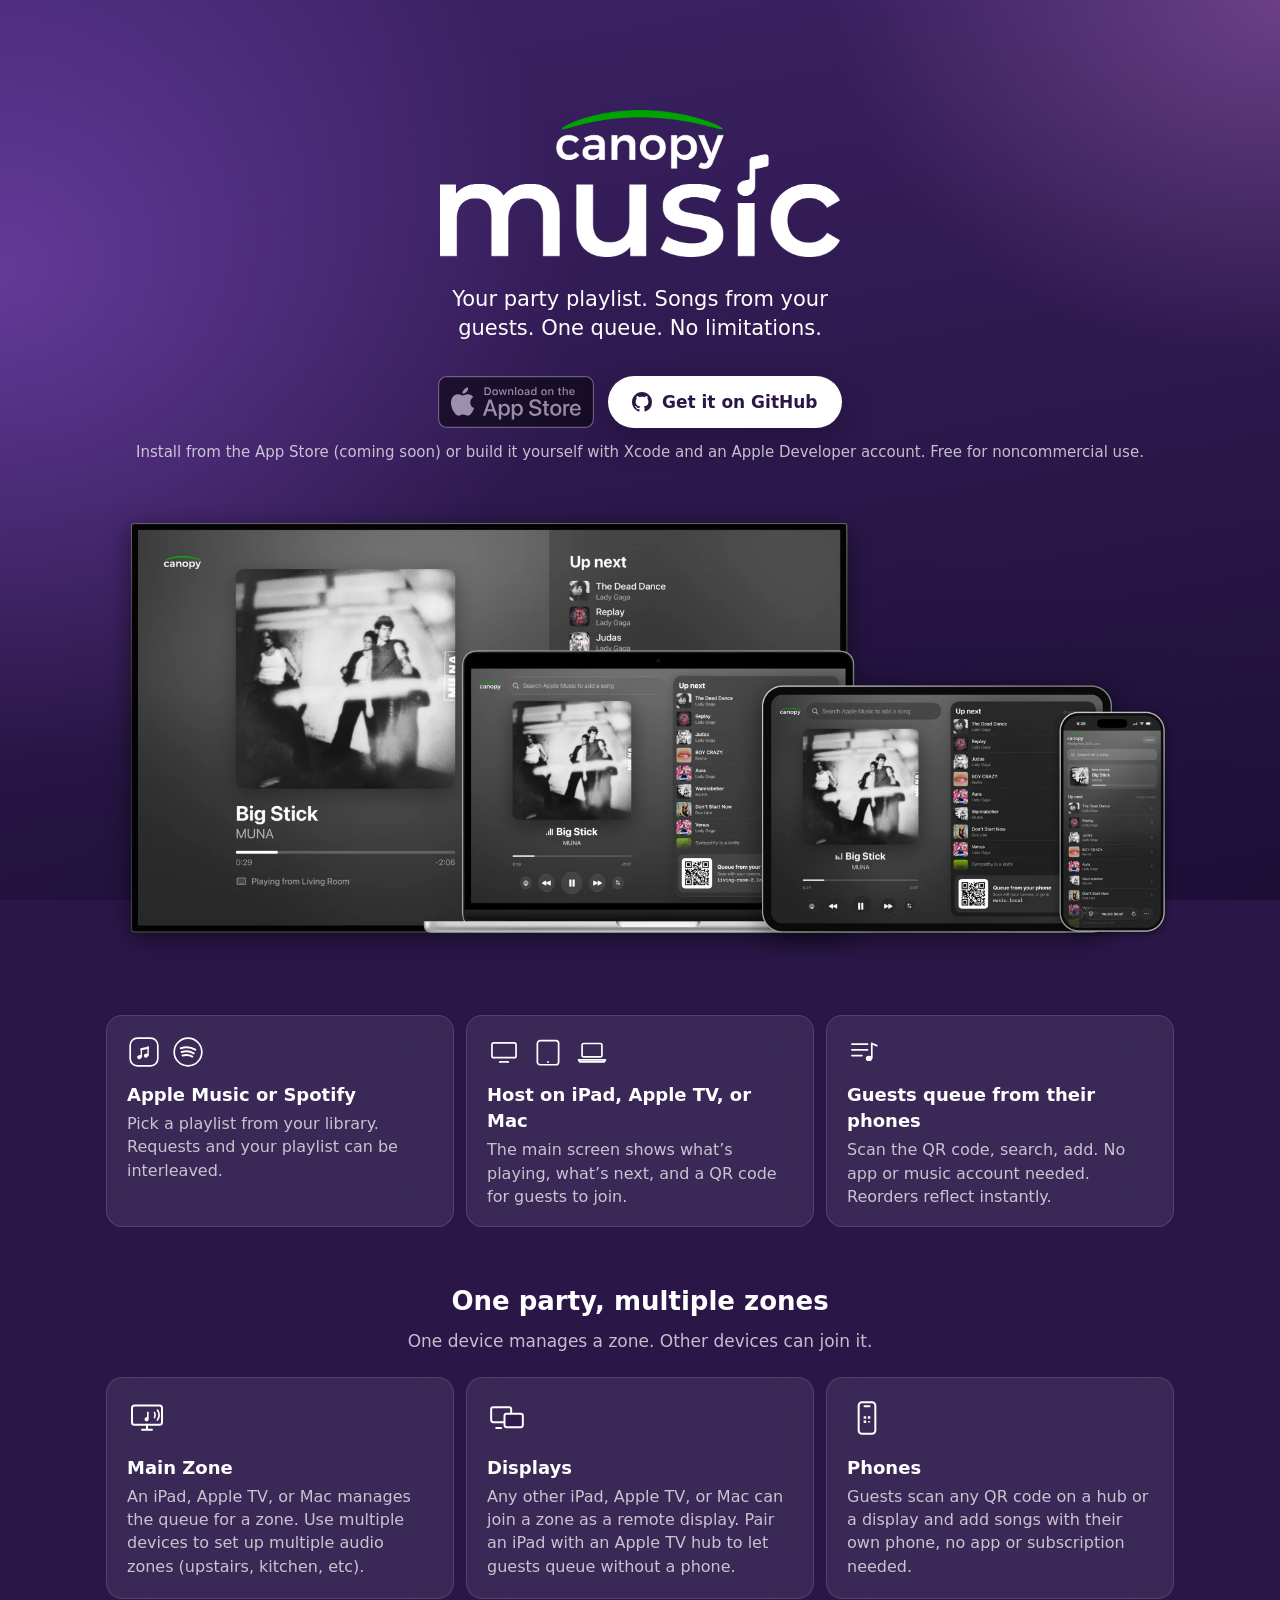
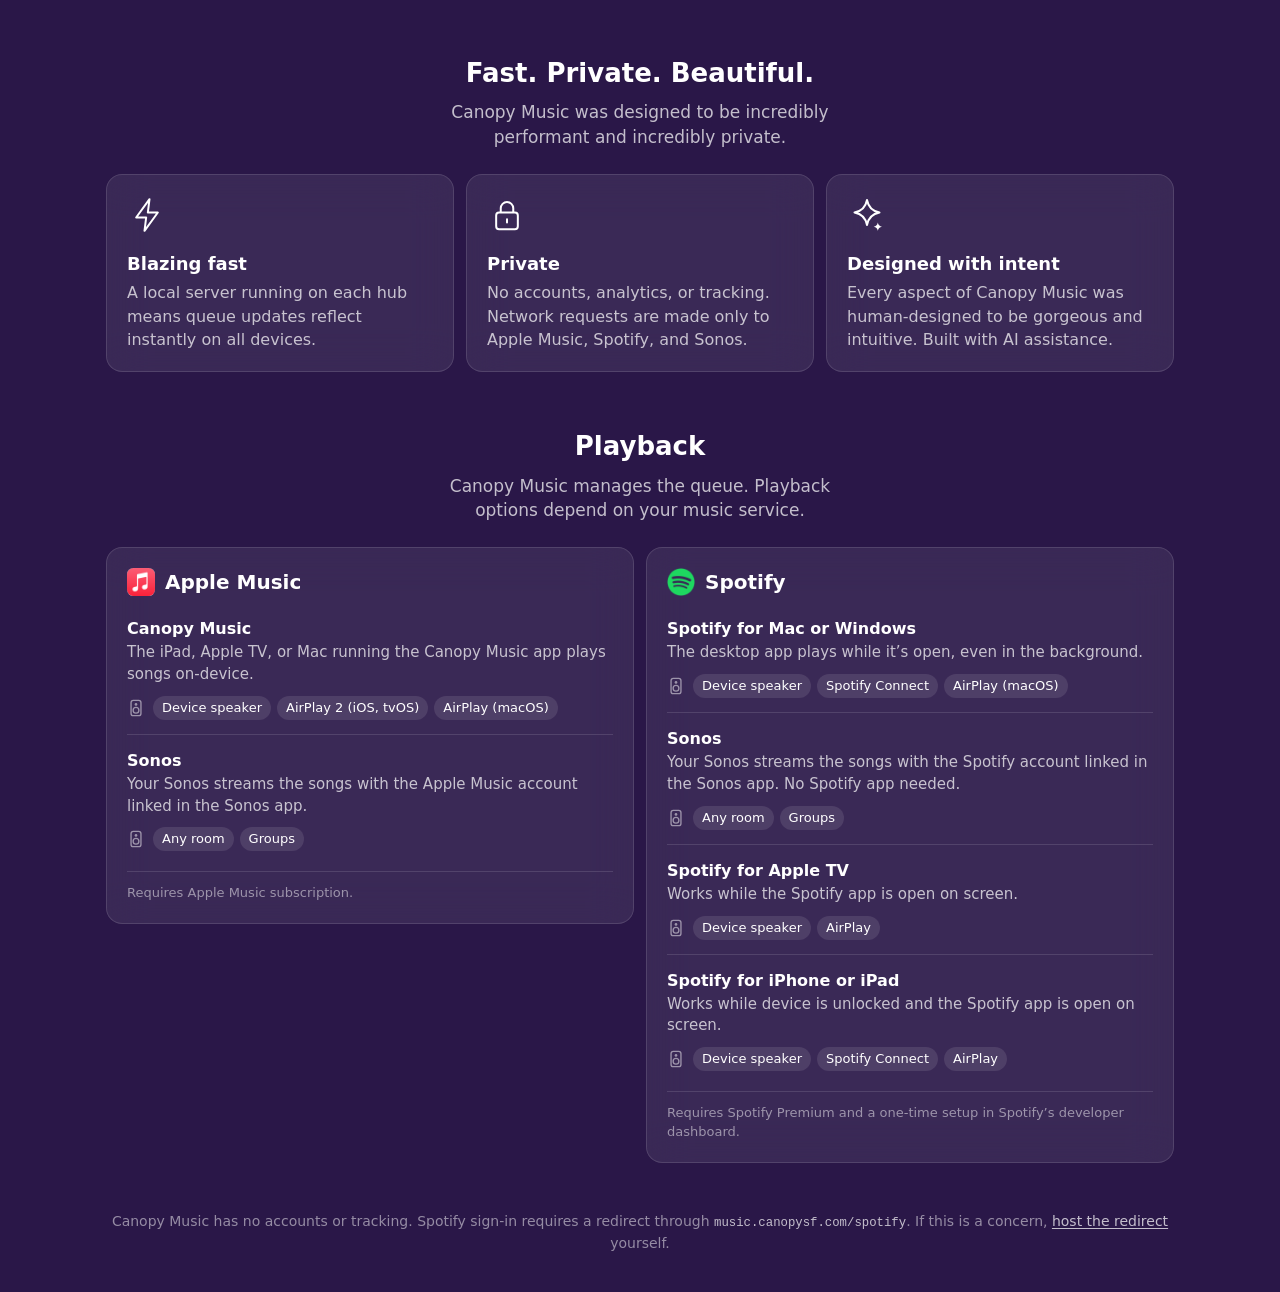
==== commit 6f3b2a76: "update index" ====
--- a/index.html
+++ b/index.html
@@ -5,22 +5,22 @@
 <meta http-equiv="Content-Security-Policy" content="default-src 'none'; style-src 'self'; img-src 'self'; base-uri 'none'; form-action 'none'">
 <meta name="viewport" content="width=device-width, initial-scale=1, viewport-fit=cover">
 <title>Canopy Music</title>
-<meta name="description" content="Canopy Music is a party jukebox: an iPad, Apple TV, or Mac plays the party, and guests queue songs from their phones. Apple Music or Spotify, on AirPlay, Spotify Connect, or Sonos.">
+<meta name="description" content="Your music. Your friends’ music. One queue. No limitations.">
 <meta property="og:type" content="website">
 <meta property="og:site_name" content="Canopy Music">
 <meta property="og:url" content="https://music.canopysf.com/">
 <meta property="og:title" content="Canopy Music">
-<meta property="og:description" content="A party jukebox. Guests queue songs from their phones; an iPad, Apple TV, or Mac plays them.">
+<meta property="og:description" content="Your music. Your friends’ music. One queue. No limitations.">
 <meta property="og:image" content="https://music.canopysf.com/og.jpg">
 <meta property="og:image:type" content="image/jpeg">
 <meta property="og:image:width" content="1200">
-<meta property="og:image:height" content="1117">
-<meta property="og:image:alt" content="Canopy Music on an Apple TV, a MacBook, an iPad, and an iPhone, all playing Big Stick by MUNA, with the app icon.">
+<meta property="og:image:height" content="717">
+<meta property="og:image:alt" content="Canopy Music on an Apple TV, a MacBook, an iPad, and an iPhone, with the app icon.">
 <meta name="twitter:card" content="summary_large_image">
 <meta name="twitter:title" content="Canopy Music">
-<meta name="twitter:description" content="A party jukebox. Guests queue songs from their phones; an iPad, Apple TV, or Mac plays them.">
+<meta name="twitter:description" content="Your music. Your friends’ music. One queue. No limitations.">
 <meta name="twitter:image" content="https://music.canopysf.com/og.jpg">
-<meta name="twitter:image:alt" content="Canopy Music on an Apple TV, a MacBook, an iPad, and an iPhone, all playing Big Stick by MUNA, with the app icon.">
+<meta name="twitter:image:alt" content="Canopy Music on an Apple TV, a MacBook, an iPad, and an iPhone, with the app icon.">
 <meta name="theme-color" content="#2a1748">
 <link rel="icon" type="image/png" href="favicon.png">
 <link rel="apple-touch-icon" href="apple-touch-icon.png">
@@ -31,7 +31,7 @@
 <main class="page">
   <header class="hero">
     <h1><img class="logo" src="logo-music.png" width="1200" height="441" alt="Canopy Music"></h1>
-    <p class="lede">Your music. Your friends’ music. One queue. No limitations.</p>
+    <p class="lede">Your party playlist. Songs from your guests. One queue. No limitations.</p>
     <div class="ctas">
       <img class="store-badge" src="app-store-badge.svg" width="120" height="40" alt="Download on the App Store">
       <a class="cta" href="https://github.com/narenh/canopy-music">
@@ -119,7 +119,7 @@
           <div class="way">
             <dt>Canopy Music</dt>
             <dd>The iPad, Apple TV, or Mac running the Canopy Music app plays songs on-device.</dd>
-            <dd class="outs"><svg class="spk" viewBox="0 0 20 20" aria-hidden="true"><rect x="4.5" y="1.5" width="11" height="17" rx="2.5" fill="none" stroke="currentColor" stroke-width="1.5"/><circle cx="10" cy="6" r="1.5" fill="currentColor"/><circle cx="10" cy="12.5" r="3.2" fill="none" stroke="currentColor" stroke-width="1.5"/></svg><span>Device speaker</span><span>AirPlay 2</span></dd>
+            <dd class="outs"><svg class="spk" viewBox="0 0 20 20" aria-hidden="true"><rect x="4.5" y="1.5" width="11" height="17" rx="2.5" fill="none" stroke="currentColor" stroke-width="1.5"/><circle cx="10" cy="6" r="1.5" fill="currentColor"/><circle cx="10" cy="12.5" r="3.2" fill="none" stroke="currentColor" stroke-width="1.5"/></svg><span>Device speaker</span><span>AirPlay 2 (iOS, tvOS)</span><span>AirPlay (macOS)</span></dd>
           </div>
           <div class="way">
             <dt>Sonos</dt>
